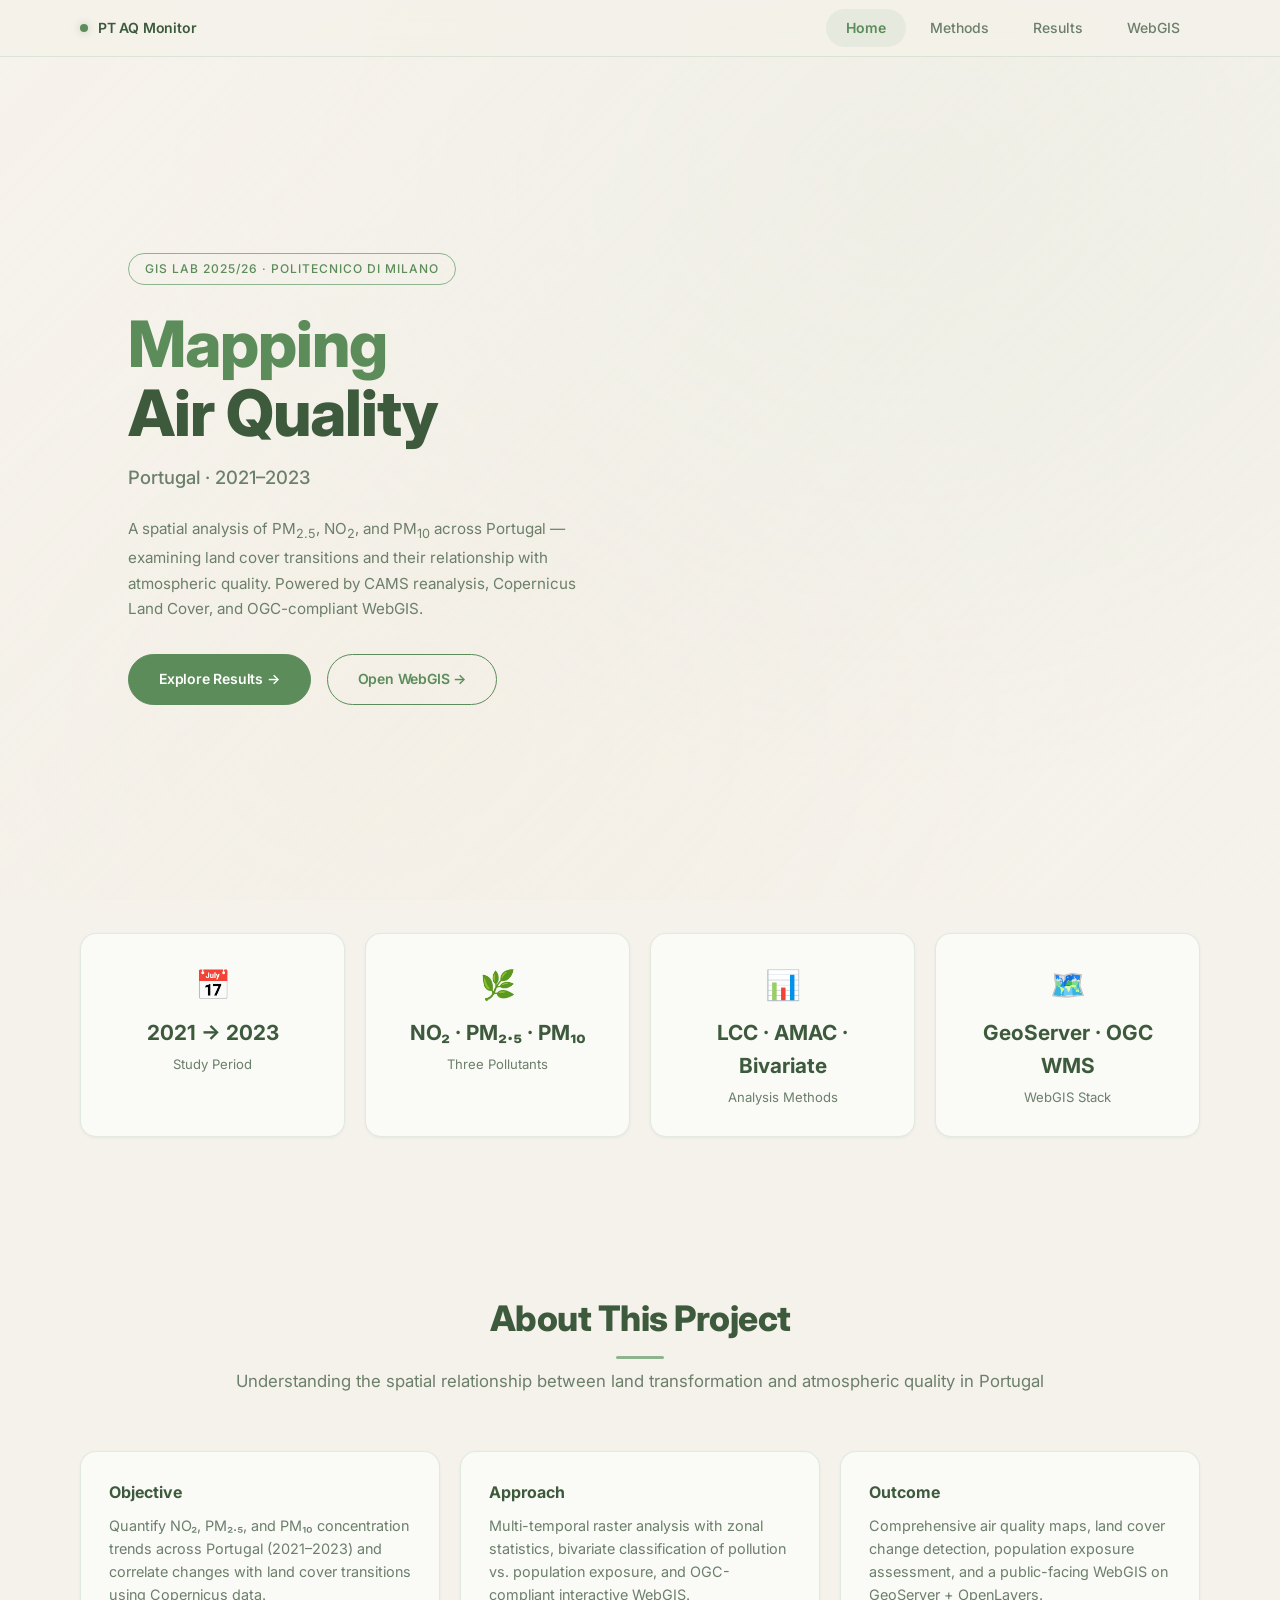
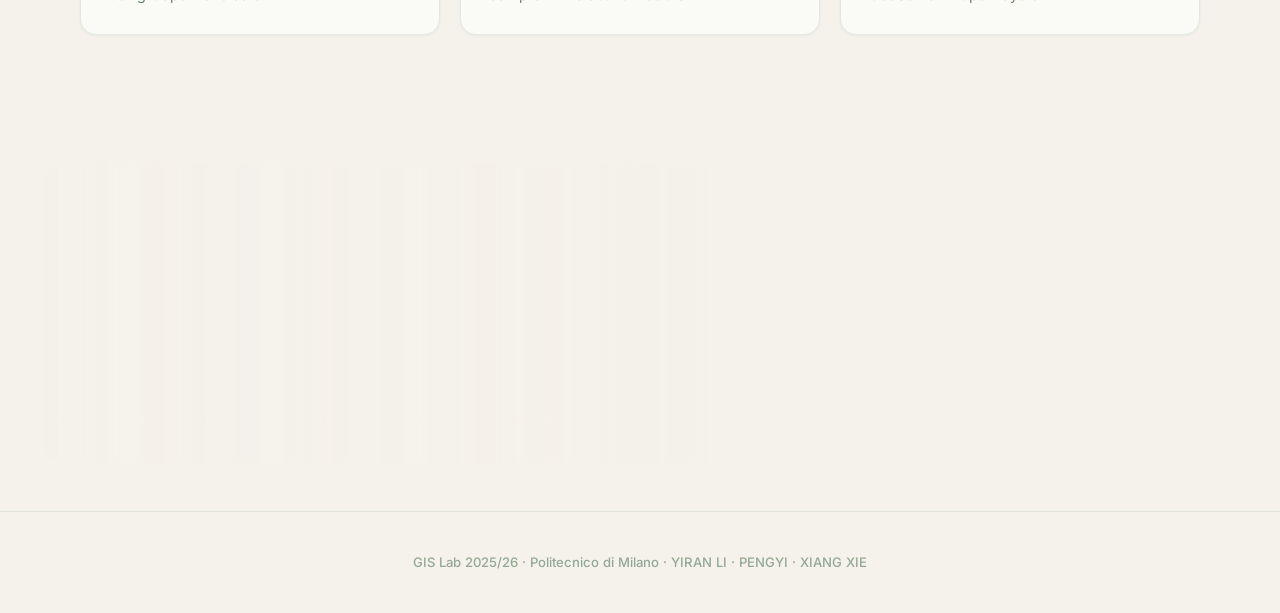
==== index.html @ b636890b "v4: Portugal AQ WebGIS — OpenLayers + GeoServer WMS" ====
<!DOCTYPE html>
<html lang="en">
<head>
  <meta charset="UTF-8"><meta name="viewport" content="width=device-width, initial-scale=1.0">
  <title>Portugal Air Quality · GIS 2025/26</title>
  <link rel="stylesheet" href="css/style.css">
</head>
<body>
<nav class="navbar"><div class="nav-inner">
  <div class="nav-logo"><span class="logo-dot"></span>PT AQ Monitor</div>
  <ul class="nav-links">
    <li><a href="index.html" class="active">Home</a></li>
    <li><a href="methods.html">Methods</a></li>
    <li><a href="results.html">Results</a></li>
    <li><a href="webgis.html">WebGIS</a></li>
  </ul>
</div></nav>

<section class="hero">
  <div class="hero-bg"><img src="assets/photos/hero.webp" alt="" onerror="this.parentElement.style.display='none'"></div>
  <div class="hero-overlay"></div>
  <div class="container"><div class="hero-grid">
    <div>
      <span class="hero-badge fade-up">GIS LAB 2025/26 · POLITECNICO DI MILANO</span>
      <h1 class="fade-up delay-1"><span class="accent">Mapping</span><br>Air Quality</h1>
      <p class="hero-subtitle fade-up delay-2">Portugal · 2021–2023</p>
      <p class="hero-desc fade-up delay-3">A spatial analysis of PM<sub>2.5</sub>, NO<sub>2</sub>, and PM<sub>10</sub> across Portugal — examining land cover transitions and their relationship with atmospheric quality. Powered by CAMS reanalysis, Copernicus Land Cover, and OGC-compliant WebGIS.</p>
      <div class="hero-buttons fade-up delay-4">
        <a href="results.html" class="btn btn-primary">Explore Results →</a>
        <a href="webgis.html" class="btn btn-outline">Open WebGIS →</a>
      </div>
    </div>
    <div></div>
  </div></div>
</section>

<section class="section" style="padding-top:2rem"><div class="container"><div class="stats-row">
  <div class="stat-card fade-up"><div class="stat-icon">📅</div><div class="stat-value">2021 → 2023</div><div class="stat-label">Study Period</div></div>
  <div class="stat-card fade-up delay-1"><div class="stat-icon">🌿</div><div class="stat-value">NO₂ · PM₂.₅ · PM₁₀</div><div class="stat-label">Three Pollutants</div></div>
  <div class="stat-card fade-up delay-2"><div class="stat-icon">📊</div><div class="stat-value">LCC · AMAC · Bivariate</div><div class="stat-label">Analysis Methods</div></div>
  <div class="stat-card fade-up delay-3"><div class="stat-icon">🗺️</div><div class="stat-value">GeoServer · OGC WMS</div><div class="stat-label">WebGIS Stack</div></div>
</div></div></section>

<section class="section"><div class="container">
  <div class="section-header fade-up"><h2>About This Project</h2><p class="subtitle">Understanding the spatial relationship between land transformation and atmospheric quality in Portugal</p></div>
  <div class="data-grid" style="grid-template-columns:repeat(3,1fr)">
    <div class="card data-card fade-up delay-1"><h3>Objective</h3><p>Quantify NO₂, PM₂.₅, and PM₁₀ concentration trends across Portugal (2021–2023) and correlate changes with land cover transitions using Copernicus data.</p></div>
    <div class="card data-card fade-up delay-2"><h3>Approach</h3><p>Multi-temporal raster analysis with zonal statistics, bivariate classification of pollution vs. population exposure, and OGC-compliant interactive WebGIS.</p></div>
    <div class="card data-card fade-up delay-3"><h3>Outcome</h3><p>Comprehensive air quality maps, land cover change detection, population exposure assessment, and a public-facing WebGIS on GeoServer + OpenLayers.</p></div>
  </div>
</div></section>

<div class="photo-divider" style="background-image:url('assets/photos/divider-1.webp')" onerror="this.style.display='none'"></div>

<footer class="footer">GIS Lab 2025/26 · Politecnico di Milano · YIRAN LI · PENGYI · XIANG XIE</footer>
</body>
</html>
---- css/style.css ----
/* Portugal AQ v4 — Portuguese Valley · Apple-inspired green aesthetic */
@import url('https://fonts.googleapis.com/css2?family=Inter:wght@400;500;600;700;800&display=swap');
:root {
  --bg: #F5F2EB; --bg-card: #FAFAF7; --bg-panel: rgba(250,250,247,0.85);
  --sage: #5B8C5A; --sage-dark: #3D5A3C; --sage-light: #8DB48E;
  --gold: #C49A4A; --gold-light: #E8D5B0;
  --text: #2C3A2B; --text-dim: #6B7F6A; --text-muted: #94A893;
  --border: rgba(91,140,90,0.15); --border-active: rgba(91,140,90,0.4);
  --shadow-sm: 0 1px 3px rgba(45,58,44,0.06); --shadow: 0 4px 20px rgba(45,58,44,0.08);
  --shadow-lg: 0 12px 40px rgba(45,58,44,0.12);
  --radius-sm: 10px; --radius: 16px; --radius-lg: 24px; --radius-full: 9999px;
  --font: 'Inter', -apple-system, BlinkMacSystemFont, sans-serif;
  --trans: 0.3s cubic-bezier(0.25,0.1,0.25,1);
}
*,*::before,*::after{box-sizing:border-box;margin:0;padding:0}
html{scroll-behavior:smooth;-webkit-font-smoothing:antialiased}
body{background:var(--bg);color:var(--text);font-family:var(--font);line-height:1.6;min-height:100vh}
body::before{content:'';position:fixed;inset:0;background:radial-gradient(ellipse at 70% 20%,rgba(139,180,142,0.12) 0%,transparent 60%),radial-gradient(ellipse at 30% 80%,rgba(196,154,74,0.06) 0%,transparent 50%);pointer-events:none;z-index:0}
.container{max-width:1200px;margin:0 auto;padding:0 2.5rem;position:relative;z-index:1}
/* Nav */
.navbar{position:sticky;top:0;z-index:100;background:rgba(245,242,235,0.82);backdrop-filter:blur(24px) saturate(160%);-webkit-backdrop-filter:blur(24px);border-bottom:1px solid var(--border)}
.nav-inner{max-width:1200px;margin:0 auto;display:flex;align-items:center;justify-content:space-between;height:56px;padding:0 2.5rem}
.nav-logo{display:flex;align-items:center;gap:10px;font-size:14px;font-weight:600;color:var(--sage-dark);letter-spacing:-0.2px}
.logo-dot{width:8px;height:8px;border-radius:50%;background:var(--sage);box-shadow:0 0 8px rgba(91,140,90,0.4)}
.nav-links{display:flex;list-style:none;gap:4px}
.nav-links a{display:block;padding:8px 20px;color:var(--text-dim);text-decoration:none;font-size:14px;font-weight:500;border-radius:var(--radius-full);transition:var(--trans)}
.nav-links a:hover{color:var(--sage-dark);background:rgba(91,140,90,0.06)}
.nav-links a.active{color:var(--sage);background:rgba(91,140,90,0.08);font-weight:600}
/* Sections */
.section{padding:5rem 0}
.section-header{text-align:center;margin-bottom:3.5rem}
.section-header h2{font-size:2.2rem;font-weight:800;color:var(--sage-dark);letter-spacing:-0.5px;line-height:1.2}
.section-header h2::after{content:'';display:block;width:48px;height:3px;background:var(--sage-light);margin:1rem auto 0;border-radius:2px}
.section-header .subtitle{color:var(--text-dim);margin-top:.6rem;font-size:1.05rem;font-weight:400}
/* Cards */
.card{background:var(--bg-card);border:1px solid var(--border);border-radius:var(--radius);padding:1.75rem;transition:all var(--trans);box-shadow:var(--shadow-sm)}
.card:hover{border-color:var(--border-active);box-shadow:var(--shadow-lg);transform:translateY(-2px)}
/* Hero */
.hero{min-height:calc(100vh - 56px);display:flex;align-items:center;position:relative;overflow:hidden}
.hero-bg{position:absolute;inset:0;z-index:0;opacity:0.25}
.hero-bg img{width:100%;height:100%;object-fit:cover}
.hero-overlay{position:absolute;inset:0;background:linear-gradient(135deg,rgba(245,242,235,0.88) 0%,rgba(245,242,235,0.55) 50%,rgba(245,242,235,0.3) 100%);z-index:1}
.hero-grid{display:grid;grid-template-columns:1fr 1fr;gap:4rem;align-items:center;position:relative;z-index:2}
.hero-badge{display:inline-block;padding:5px 16px;border:1px solid var(--sage-light);border-radius:var(--radius-full);font-size:12px;color:var(--sage);font-weight:500;letter-spacing:1px;margin-bottom:1.5rem}
.hero h1{font-size:clamp(2.5rem,5vw,4rem);font-weight:800;line-height:1.08;margin-bottom:1rem;color:var(--sage-dark);letter-spacing:-1px}
.hero h1 .accent{color:var(--sage)}
.hero-subtitle{font-size:1.15rem;color:var(--text-dim);margin-bottom:1.5rem;font-weight:500}
.hero-desc{color:var(--text-dim);font-size:.95rem;max-width:480px;margin-bottom:2rem;line-height:1.7}
.hero-buttons{display:flex;gap:1rem;flex-wrap:wrap}
.btn{display:inline-flex;align-items:center;gap:8px;padding:13px 30px;border-radius:var(--radius-full);font-size:14px;font-weight:600;letter-spacing:-0.2px;text-decoration:none;cursor:pointer;transition:all var(--trans);border:1.5px solid transparent}
.btn-primary{background:var(--sage);color:#fff;border-color:var(--sage)}
.btn-primary:hover{background:var(--sage-dark);border-color:var(--sage-dark);box-shadow:0 8px 30px rgba(91,140,90,0.3);transform:translateY(-2px)}
.btn-outline{border-color:var(--sage);color:var(--sage);background:transparent}
.btn-outline:hover{background:rgba(91,140,90,0.06);border-color:var(--sage-dark)}
.btn-sm{padding:8px 18px;font-size:13px}
/* Stats */
.stats-row{display:grid;grid-template-columns:repeat(4,1fr);gap:1.25rem}
.stat-card{background:var(--bg-card);border:1px solid var(--border);border-radius:var(--radius);padding:1.75rem;text-align:center;transition:all var(--trans);box-shadow:var(--shadow-sm)}
.stat-card:hover{border-color:var(--border-active);box-shadow:var(--shadow-lg);transform:translateY(-3px)}
.stat-icon{font-size:1.8rem;margin-bottom:.5rem}
.stat-value{font-size:1.3rem;font-weight:700;color:var(--sage-dark)}
.stat-label{color:var(--text-dim);font-size:.82rem;margin-top:.3rem}
/* Methods */
.data-grid{display:grid;grid-template-columns:repeat(auto-fit,minmax(260px,1fr));gap:1.25rem}
.data-card h3{font-size:1rem;font-weight:700;color:var(--sage-dark);margin-bottom:.5rem}
.data-card p{color:var(--text-dim);font-size:.9rem;line-height:1.6}
.timeline{position:relative;padding-left:2.5rem}
.timeline::before{content:'';position:absolute;left:0;top:0;bottom:0;width:2px;background:linear-gradient(to bottom,var(--sage),var(--gold))}
.timeline-item{position:relative;margin-bottom:2rem;padding-left:2rem}
.timeline-item::before{content:attr(data-step);position:absolute;left:-2.9rem;top:0;width:32px;height:32px;border-radius:50%;background:var(--bg-card);border:2px solid var(--sage);display:flex;align-items:center;justify-content:center;font-size:12px;font-weight:700;color:var(--sage);box-shadow:var(--shadow-sm)}
.timeline-item h4{font-size:.95rem;font-weight:700;color:var(--sage-dark)}
.timeline-item p{color:var(--text-dim);font-size:.85rem;margin-top:.25rem}
/* Chart cards */
.charts-grid-3{display:grid;grid-template-columns:repeat(3,1fr);gap:1.25rem}
.chart-card{background:var(--bg-card);border:1px solid var(--border);border-radius:var(--radius);padding:1.5rem;box-shadow:var(--shadow-sm)}
.chart-card h3{font-size:.9rem;font-weight:700;color:var(--sage-dark);text-align:center;margin-bottom:1rem}
.chart-container{position:relative;height:280px}
/* Table */
.table-wrapper{overflow-x:auto;border-radius:var(--radius);border:1px solid var(--border);box-shadow:var(--shadow-sm)}
.data-table{width:100%;border-collapse:collapse;font-size:.88rem}
.data-table thead{background:rgba(91,140,90,0.06)}
.data-table th{padding:14px 18px;text-align:left;color:var(--sage-dark);font-weight:700;border-bottom:1px solid var(--border)}
.data-table td{padding:12px 18px;border-bottom:1px solid rgba(91,140,90,0.06);color:var(--text-dim)}
.data-table tbody tr:hover{background:rgba(91,140,90,0.03)}
.data-table tbody tr:nth-child(even){background:rgba(91,140,90,0.02)}
/* WebGIS */
.webgis-layout{display:flex;height:calc(100vh - 56px)}
#map{flex:1;position:relative}
.map-sidebar{width:300px;background:rgba(250,250,247,0.9);backdrop-filter:blur(20px);-webkit-backdrop-filter:blur(20px);border-left:1px solid var(--border);overflow-y:auto;padding:1.5rem;font-size:.85rem;box-shadow:-2px 0 20px rgba(45,58,44,0.04)}
.map-sidebar h3{font-size:.8rem;font-weight:700;color:var(--sage-dark);margin:.8rem 0 .5rem;text-transform:uppercase;letter-spacing:.5px}
.map-sidebar h3:first-child{margin-top:0}
.map-sidebar label{display:flex;align-items:center;gap:10px;padding:6px 0;color:var(--text-dim);font-size:.82rem;cursor:pointer;font-weight:500;border-radius:var(--radius-sm);transition:var(--trans);padding:6px 10px}
.map-sidebar label:hover{background:rgba(91,140,90,0.04);color:var(--sage-dark)}
.map-sidebar input[type=radio],.map-sidebar input[type=checkbox]{accent-color:var(--sage);width:16px;height:16px}
.legend-panel{position:absolute;bottom:16px;right:16px;background:rgba(250,250,247,0.92);backdrop-filter:blur(16px);-webkit-backdrop-filter:blur(16px);border:1px solid var(--border);border-radius:var(--radius);padding:14px 18px;max-width:240px;z-index:10;box-shadow:var(--shadow-lg)}
.legend-panel h3{font-size:.75rem;font-weight:700;color:var(--sage-dark);margin-bottom:8px}
.legend-item{margin-bottom:6px}
.legend-item h4{font-size:.7rem;color:var(--text-dim);margin-bottom:2px;font-weight:500}
.legend-item img{display:block;max-width:100%;border-radius:6px}
/* OL overrides */
.ol-control button{background:var(--bg-card)!important;color:var(--sage-dark)!important;border:1px solid var(--border)!important;border-radius:var(--radius-sm)!important;box-shadow:var(--shadow-sm)!important}
.ol-control button:hover{background:var(--sage)!important;color:#fff!important}
.ol-scale-line{background:var(--bg-card)!important;border:1px solid var(--border)!important;border-radius:var(--radius-sm)!important;padding:4px 10px!important;box-shadow:var(--shadow-sm)!important}
.ol-scale-line-inner{color:var(--sage-dark)!important;border-color:var(--sage-light)!important;font-size:11px!important;font-weight:600}
.mouse-position{background:var(--bg-card)!important;color:var(--sage-dark)!important;padding:5px 12px!important;border-radius:var(--radius-sm)!important;font-size:12px!important;border:1px solid var(--border)!important;box-shadow:var(--shadow-sm)!important;font-weight:500}
.ol-attribution{background:var(--bg-card)!important;border-radius:var(--radius-sm)!important;font-size:10px!important}
.ol-popup{position:absolute;background:var(--bg-card);border:1.5px solid var(--sage);border-radius:var(--radius);padding:12px 16px;color:var(--text);font-size:.8rem;max-width:280px;box-shadow:var(--shadow-lg)}
/* Photos section divider */
.photo-divider{height:300px;background-size:cover;background-position:center;background-attachment:fixed;border-radius:var(--radius-lg);margin:3rem auto;max-width:1200px;opacity:.85;position:relative;overflow:hidden}
.photo-divider::after{content:'';position:absolute;inset:0;background:linear-gradient(to right,rgba(245,242,235,0.4),transparent 60%)}
/* Footer */
.footer{text-align:center;padding:2.5rem;border-top:1px solid var(--border);color:var(--text-muted);font-size:.82rem;font-weight:500}
/* Content separator */
.content-divider{width:80px;height:2px;background:var(--sage-light);margin:0 auto;border-radius:1px}
/* Badge */
.badge{padding:3px 12px;border:1px solid var(--sage-light);border-radius:var(--radius-full);font-size:.72rem;color:var(--sage);font-weight:600}
/* Animations */
.fade-up{opacity:0;transform:translateY(24px);animation:fadeUp .7s ease-out forwards}
@keyframes fadeUp{to{opacity:1;transform:translateY(0)}}
.delay-1{animation-delay:.1s}.delay-2{animation-delay:.2s}.delay-3{animation-delay:.3s}.delay-4{animation-delay:.4s}
/* Responsive */
@media(max-width:1024px){
  .hero-grid{grid-template-columns:1fr;text-align:center}.hero-desc{margin:0 auto 2rem}.hero-buttons{justify-content:center}
  .stats-row{grid-template-columns:1fr 1fr}.charts-grid-3{grid-template-columns:1fr}
  .webgis-layout{flex-direction:column}.map-sidebar{width:100%;max-height:220px}
}
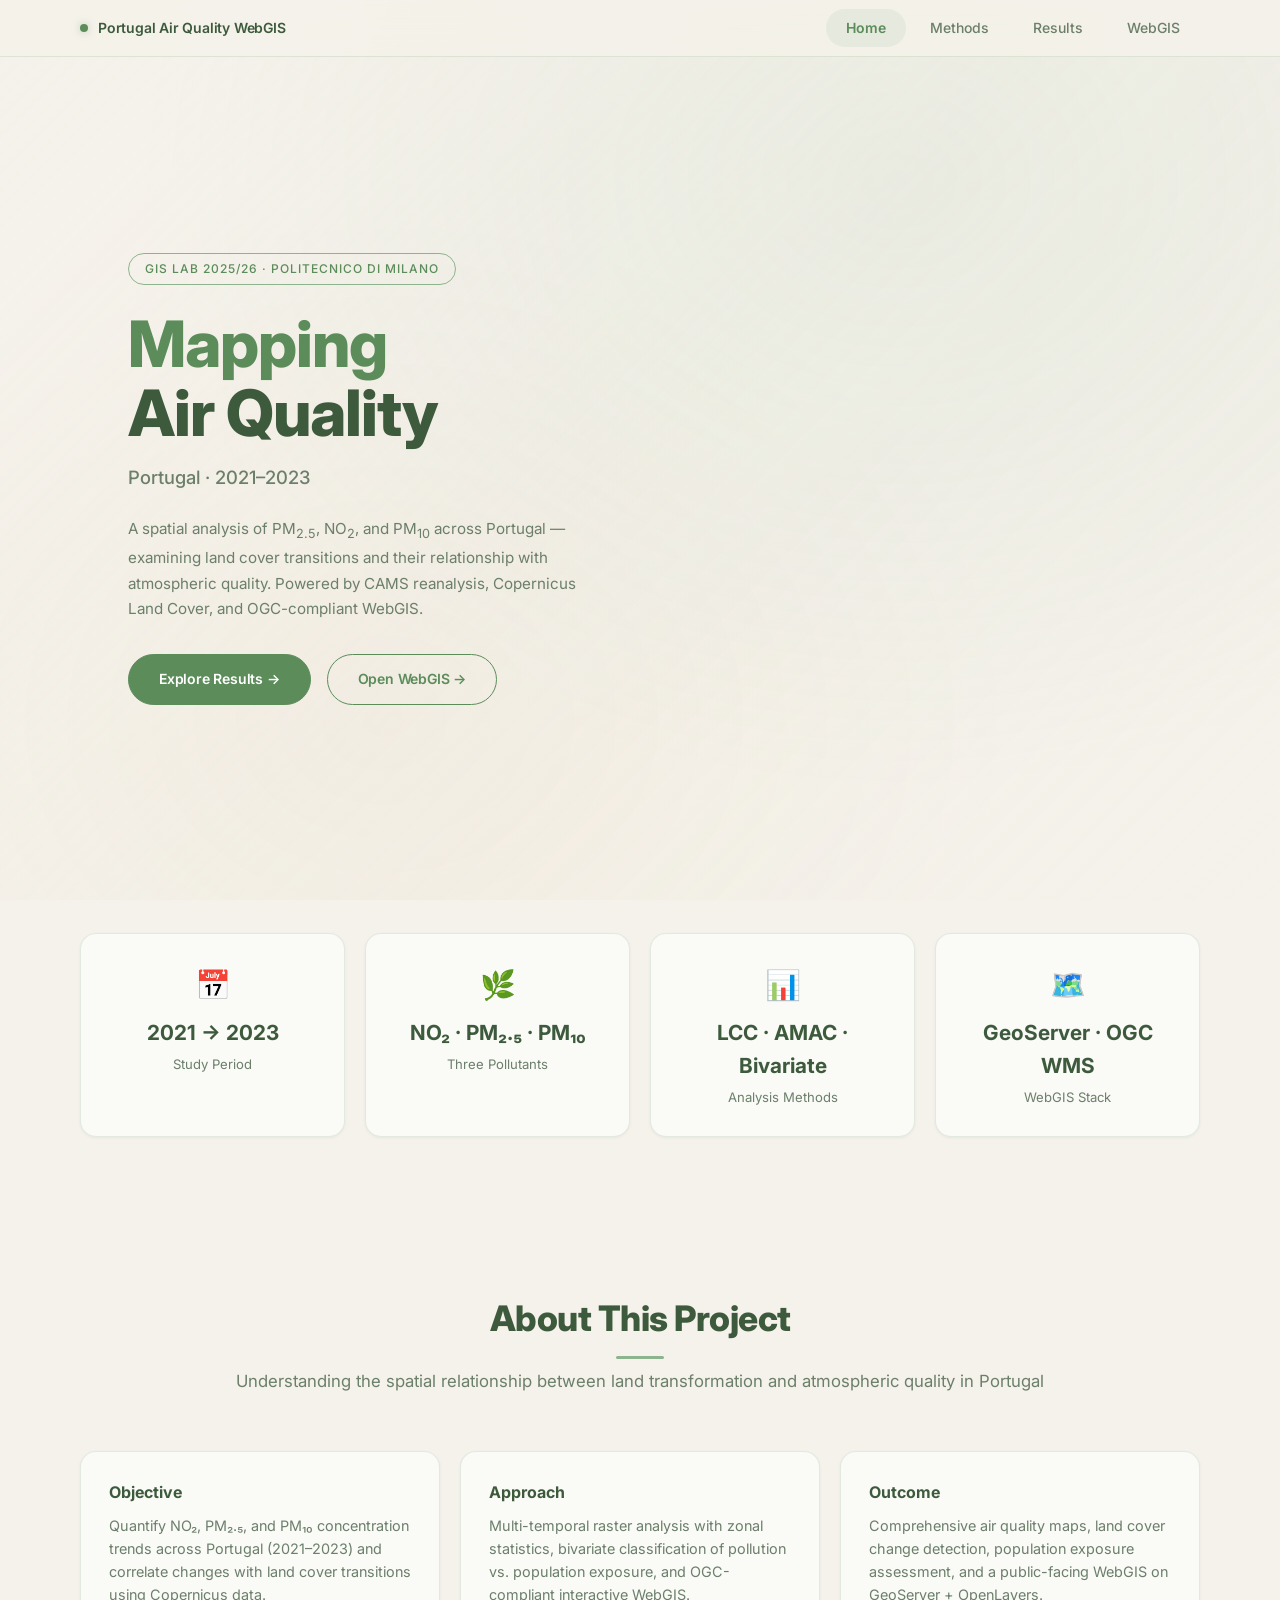
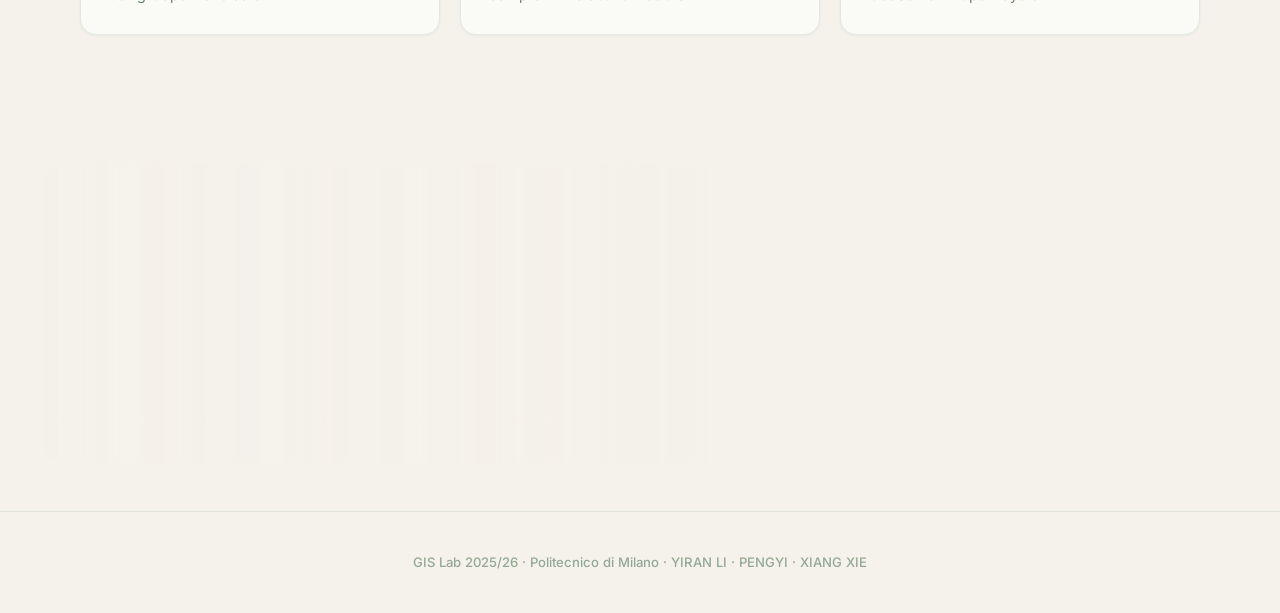
==== commit 22588fd6: "Rename nav to Portugal Air Quality WebGIS" ====
--- a/index.html
+++ b/index.html
@@ -7,7 +7,7 @@
 </head>
 <body>
 <nav class="navbar"><div class="nav-inner">
-  <div class="nav-logo"><span class="logo-dot"></span>PT AQ Monitor</div>
+  <div class="nav-logo"><span class="logo-dot"></span>Portugal Air Quality WebGIS</div>
   <ul class="nav-links">
     <li><a href="index.html" class="active">Home</a></li>
     <li><a href="methods.html">Methods</a></li>
--- a/css/style.css
+++ b/css/style.css
@@ -39,7 +39,7 @@
 .hero{min-height:calc(100vh - 56px);display:flex;align-items:center;position:relative;overflow:hidden}
 .hero-bg{position:absolute;inset:0;z-index:0;opacity:0.25}
 .hero-bg img{width:100%;height:100%;object-fit:cover}
-.hero-overlay{position:absolute;inset:0;background:linear-gradient(135deg,rgba(245,242,235,0.88) 0%,rgba(245,242,235,0.55) 50%,rgba(245,242,235,0.3) 100%);z-index:1}
+.hero-overlay{position:absolute;inset:0;background:linear-gradient(135deg,rgba(245,242,235,0.35) 0%,rgba(245,242,235,0.12) 50%,rgba(245,242,235,0) 100%);z-index:1}
 .hero-grid{display:grid;grid-template-columns:1fr 1fr;gap:4rem;align-items:center;position:relative;z-index:2}
 .hero-badge{display:inline-block;padding:5px 16px;border:1px solid var(--sage-light);border-radius:var(--radius-full);font-size:12px;color:var(--sage);font-weight:500;letter-spacing:1px;margin-bottom:1.5rem}
 .hero h1{font-size:clamp(2.5rem,5vw,4rem);font-weight:800;line-height:1.08;margin-bottom:1rem;color:var(--sage-dark);letter-spacing:-1px}
@@ -102,7 +102,7 @@
 .ol-control button:hover{background:var(--sage)!important;color:#fff!important}
 .ol-scale-line{background:var(--bg-card)!important;border:1px solid var(--border)!important;border-radius:var(--radius-sm)!important;padding:4px 10px!important;box-shadow:var(--shadow-sm)!important}
 .ol-scale-line-inner{color:var(--sage-dark)!important;border-color:var(--sage-light)!important;font-size:11px!important;font-weight:600}
-.mouse-position{background:var(--bg-card)!important;color:var(--sage-dark)!important;padding:5px 12px!important;border-radius:var(--radius-sm)!important;font-size:12px!important;border:1px solid var(--border)!important;box-shadow:var(--shadow-sm)!important;font-weight:500}
+.mouse-position{background:var(--bg-card)!important;color:var(--sage-dark)!important;padding:5px 12px!important;border-radius:var(--radius-sm)!important;font-size:12px!important;border:1px solid var(--border)!important;box-shadow:var(--shadow-sm)!important;font-weight:500;text-align:center!important}
 .ol-attribution{background:var(--bg-card)!important;border-radius:var(--radius-sm)!important;font-size:10px!important}
 .ol-popup{position:absolute;background:var(--bg-card);border:1.5px solid var(--sage);border-radius:var(--radius);padding:12px 16px;color:var(--text);font-size:.8rem;max-width:280px;box-shadow:var(--shadow-lg)}
 /* Photos section divider */
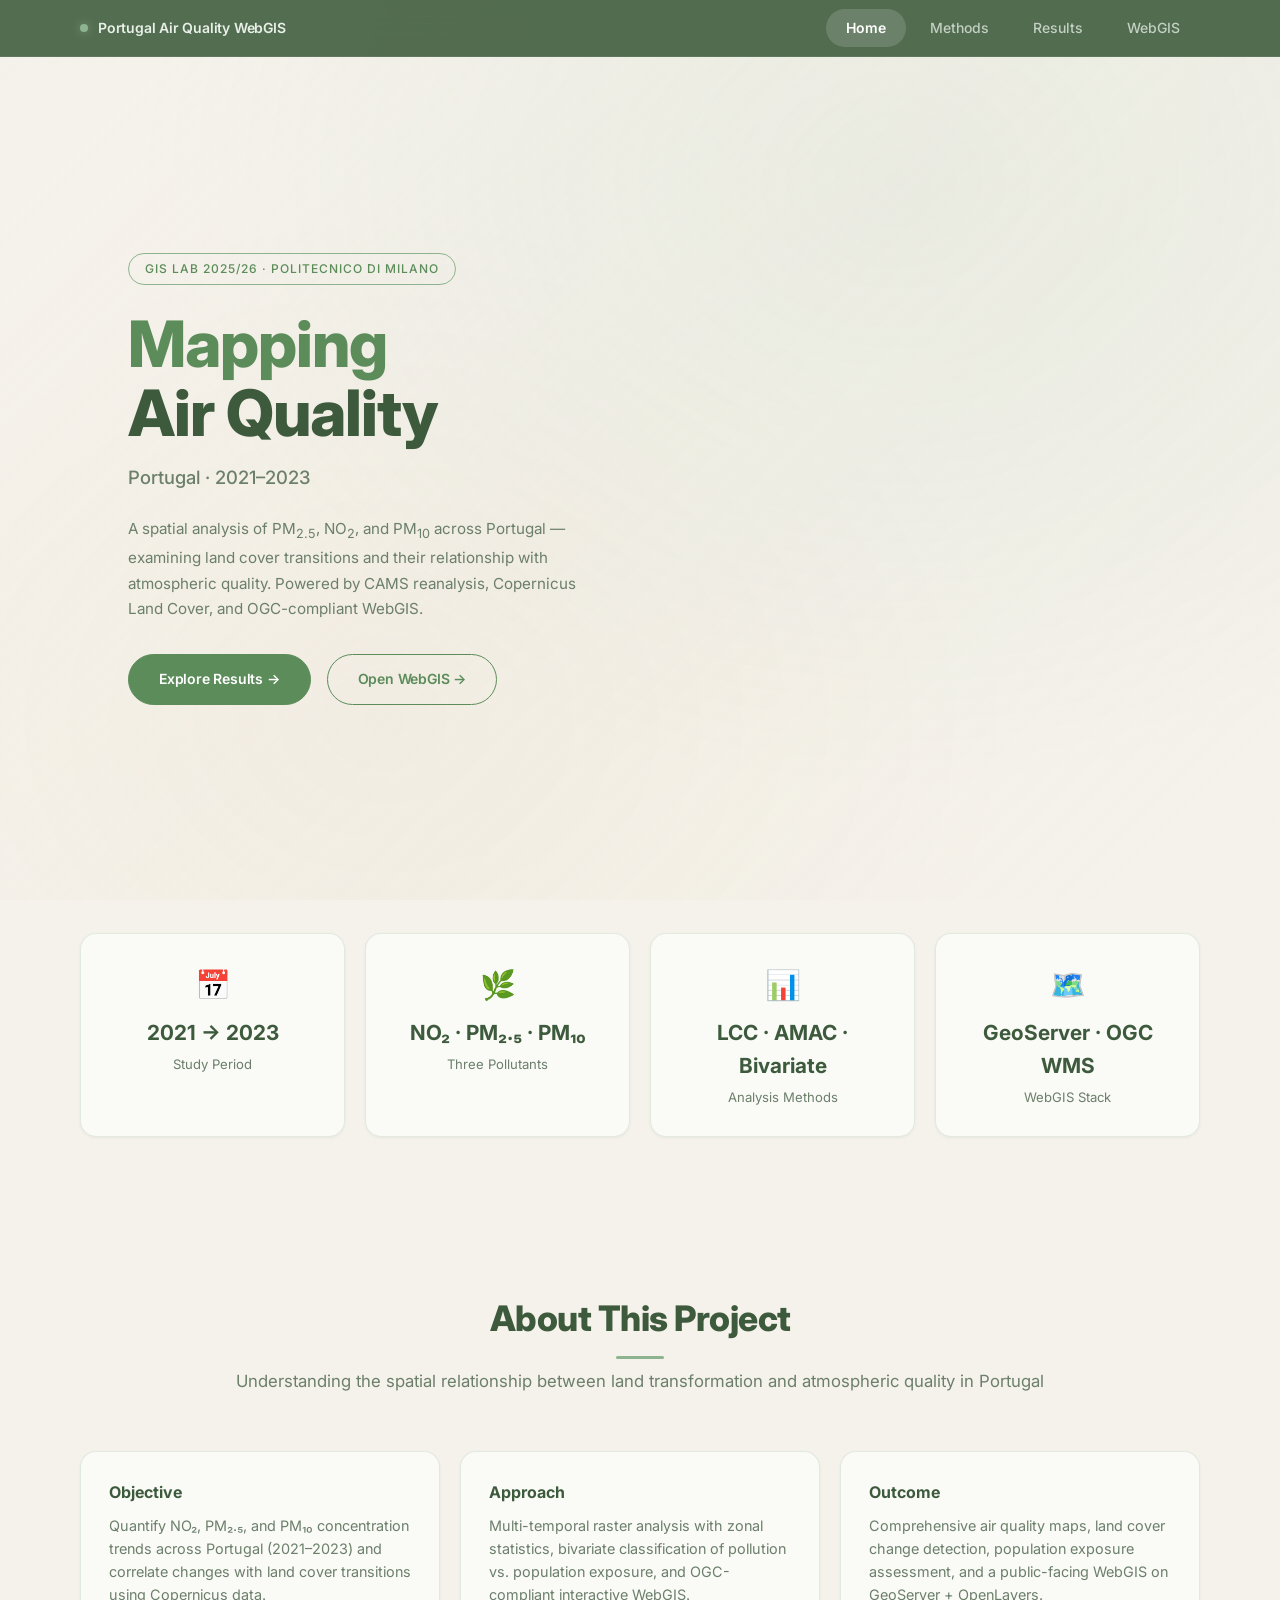
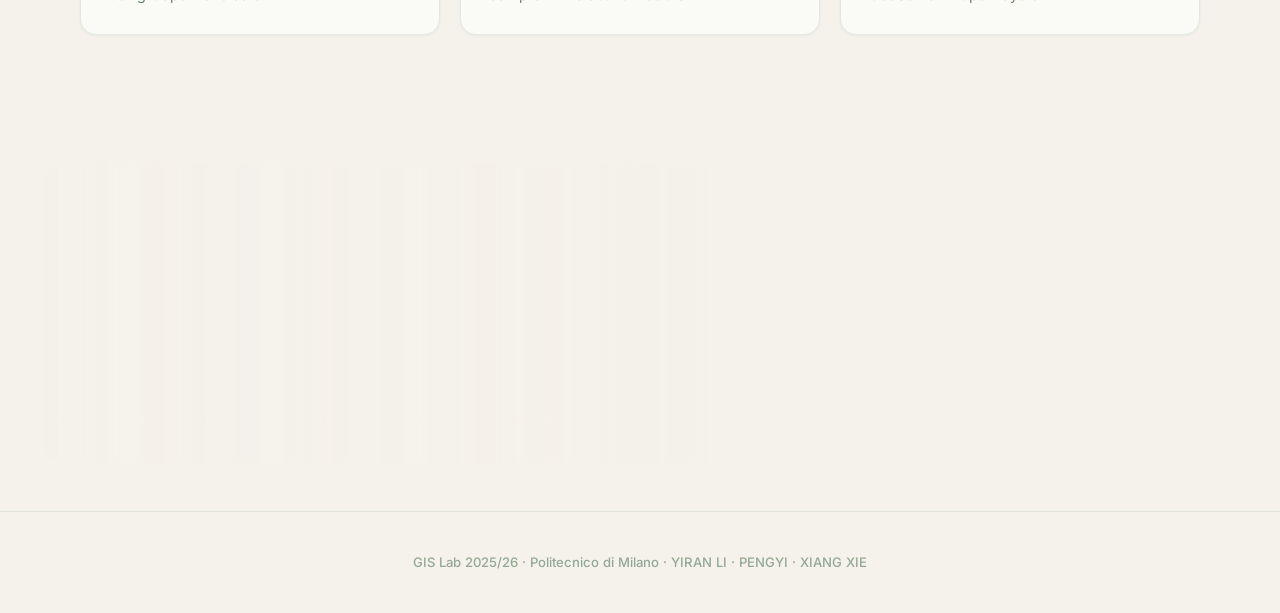
==== commit 00949202: "Add comment for Yiran Li in index.html" ====
--- a/index.html
+++ b/index.html
@@ -53,5 +53,6 @@
 <div class="photo-divider" style="background-image:url('assets/photos/divider-1.webp')" onerror="this.style.display='none'"></div>
 
 <footer class="footer">GIS Lab 2025/26 · Politecnico di Milano · YIRAN LI · PENGYI · XIANG XIE</footer>
+  <!-- YIRAN LI -->
 </body>
 </html>
--- a/css/style.css
+++ b/css/style.css
@@ -18,14 +18,14 @@
 body::before{content:'';position:fixed;inset:0;background:radial-gradient(ellipse at 70% 20%,rgba(139,180,142,0.12) 0%,transparent 60%),radial-gradient(ellipse at 30% 80%,rgba(196,154,74,0.06) 0%,transparent 50%);pointer-events:none;z-index:0}
 .container{max-width:1200px;margin:0 auto;padding:0 2.5rem;position:relative;z-index:1}
 /* Nav */
-.navbar{position:sticky;top:0;z-index:100;background:rgba(245,242,235,0.82);backdrop-filter:blur(24px) saturate(160%);-webkit-backdrop-filter:blur(24px);border-bottom:1px solid var(--border)}
+.navbar{position:sticky;top:0;z-index:100;background:rgba(61,90,60,0.88);backdrop-filter:blur(24px) saturate(160%);-webkit-backdrop-filter:blur(24px);border-bottom:1px solid rgba(255,255,255,0.08)}
 .nav-inner{max-width:1200px;margin:0 auto;display:flex;align-items:center;justify-content:space-between;height:56px;padding:0 2.5rem}
-.nav-logo{display:flex;align-items:center;gap:10px;font-size:14px;font-weight:600;color:var(--sage-dark);letter-spacing:-0.2px}
-.logo-dot{width:8px;height:8px;border-radius:50%;background:var(--sage);box-shadow:0 0 8px rgba(91,140,90,0.4)}
+.nav-logo{display:flex;align-items:center;gap:10px;font-size:14px;font-weight:600;color:#e8f0e8;letter-spacing:-0.2px}
+.logo-dot{width:8px;height:8px;border-radius:50%;background:var(--sage-light);box-shadow:0 0 8px rgba(141,180,142,0.6)}
 .nav-links{display:flex;list-style:none;gap:4px}
-.nav-links a{display:block;padding:8px 20px;color:var(--text-dim);text-decoration:none;font-size:14px;font-weight:500;border-radius:var(--radius-full);transition:var(--trans)}
-.nav-links a:hover{color:var(--sage-dark);background:rgba(91,140,90,0.06)}
-.nav-links a.active{color:var(--sage);background:rgba(91,140,90,0.08);font-weight:600}
+.nav-links a{display:block;padding:8px 20px;color:rgba(232,240,232,0.75);text-decoration:none;font-size:14px;font-weight:500;border-radius:var(--radius-full);transition:var(--trans)}
+.nav-links a:hover{color:#fff;background:rgba(255,255,255,0.1)}
+.nav-links a.active{color:#fff;background:rgba(255,255,255,0.15);font-weight:600}
 /* Sections */
 .section{padding:5rem 0}
 .section-header{text-align:center;margin-bottom:3.5rem}
